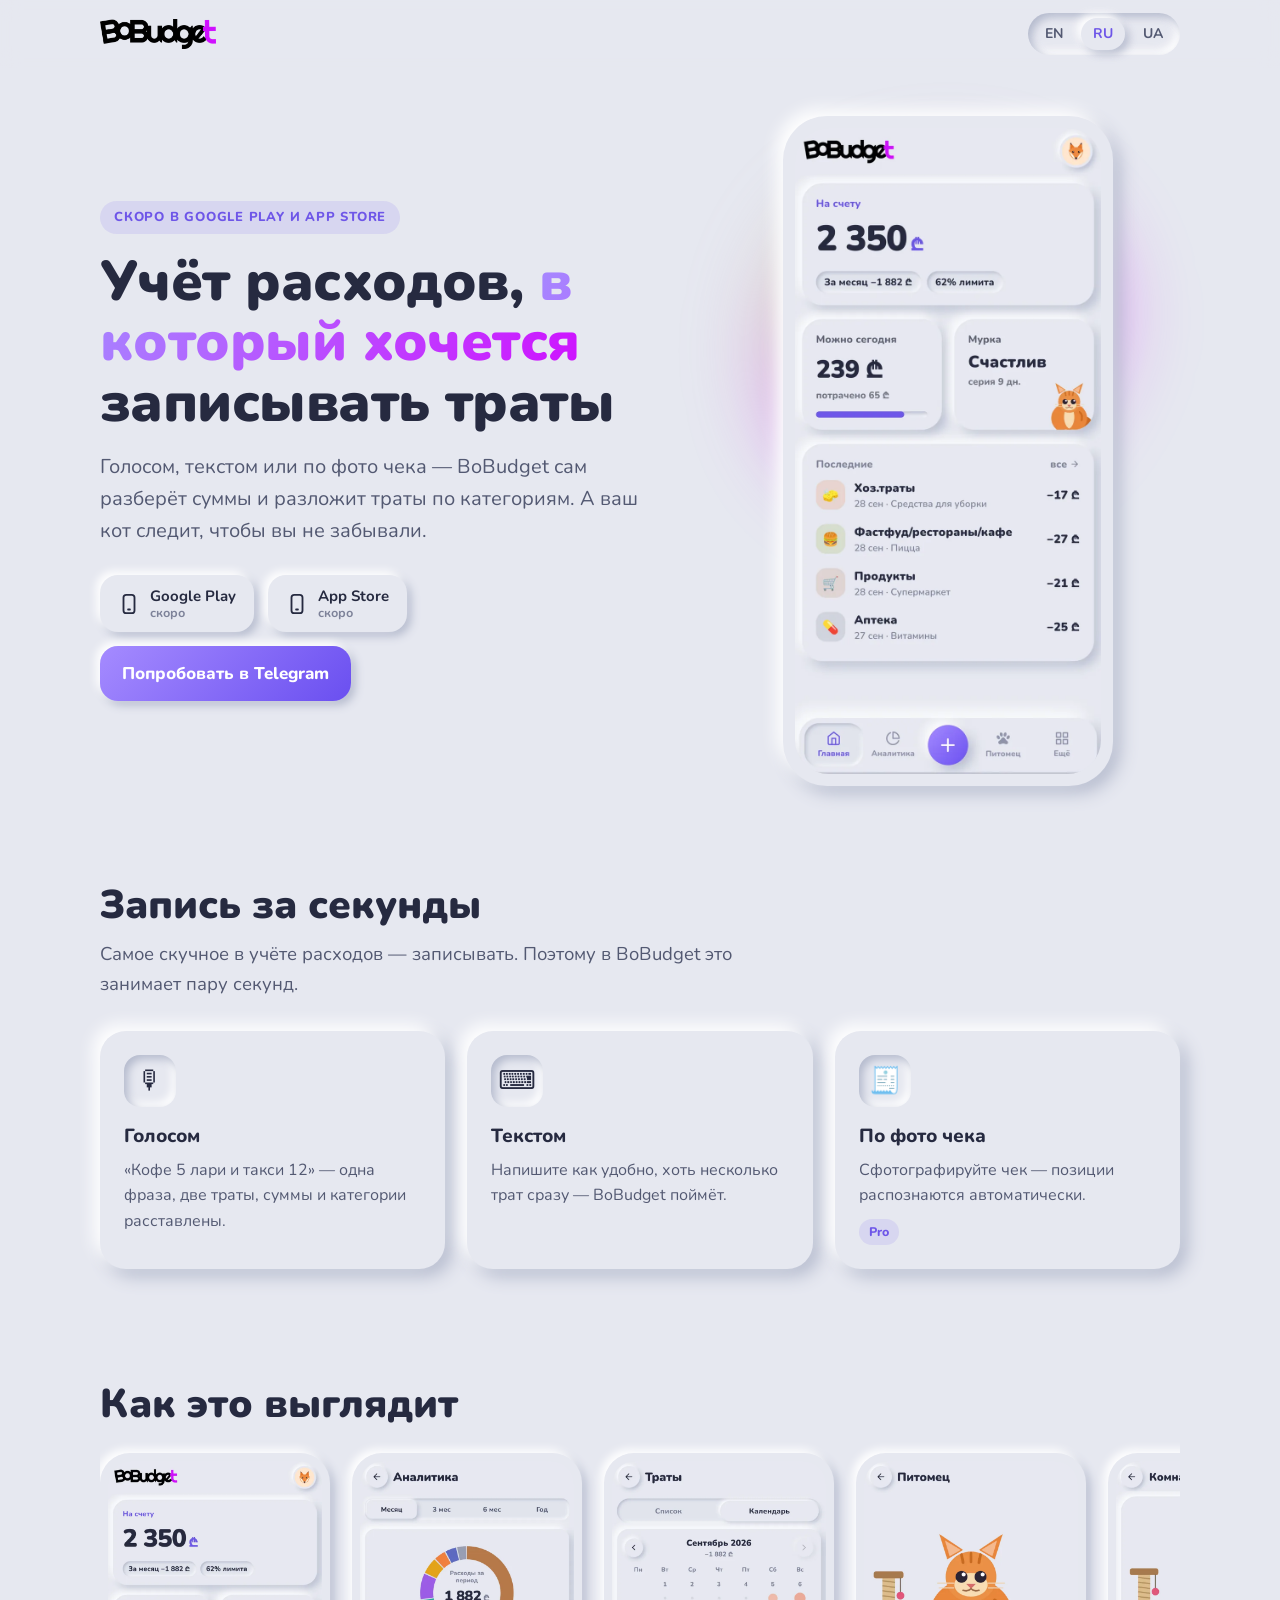
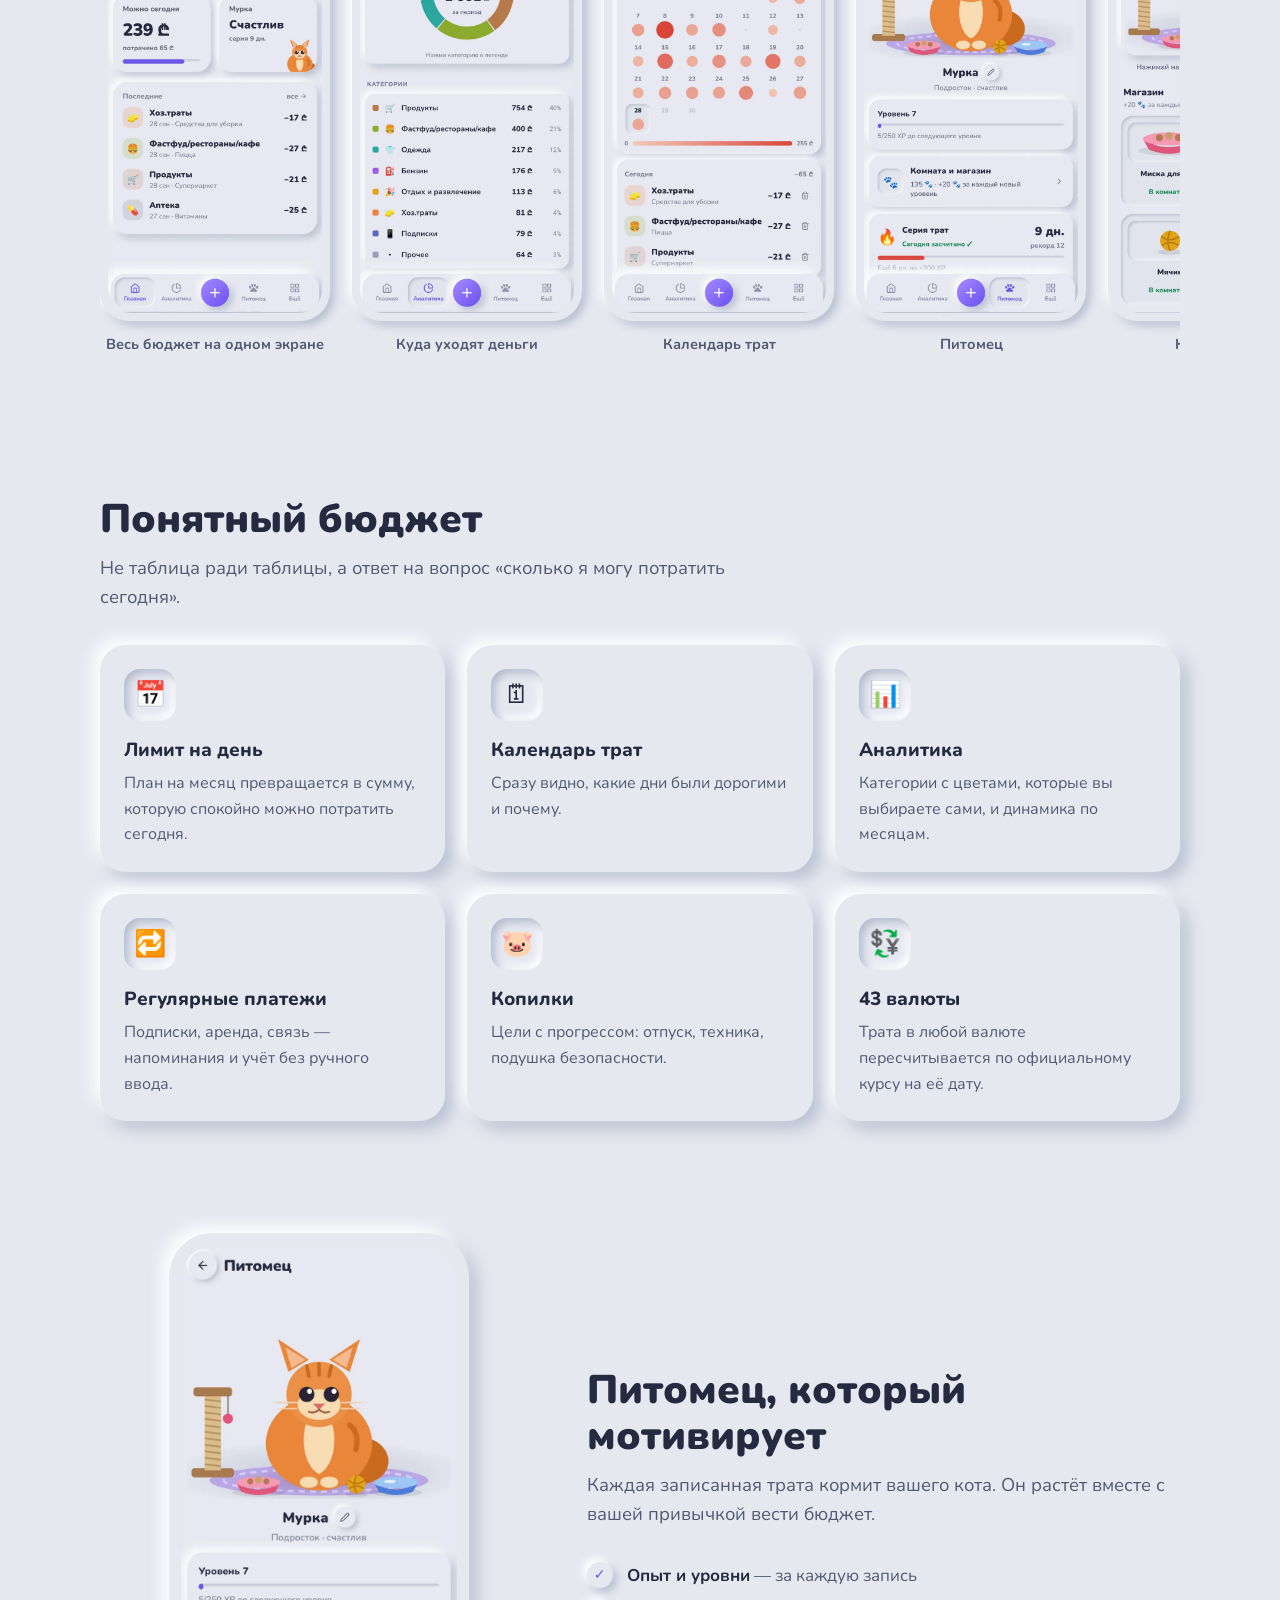
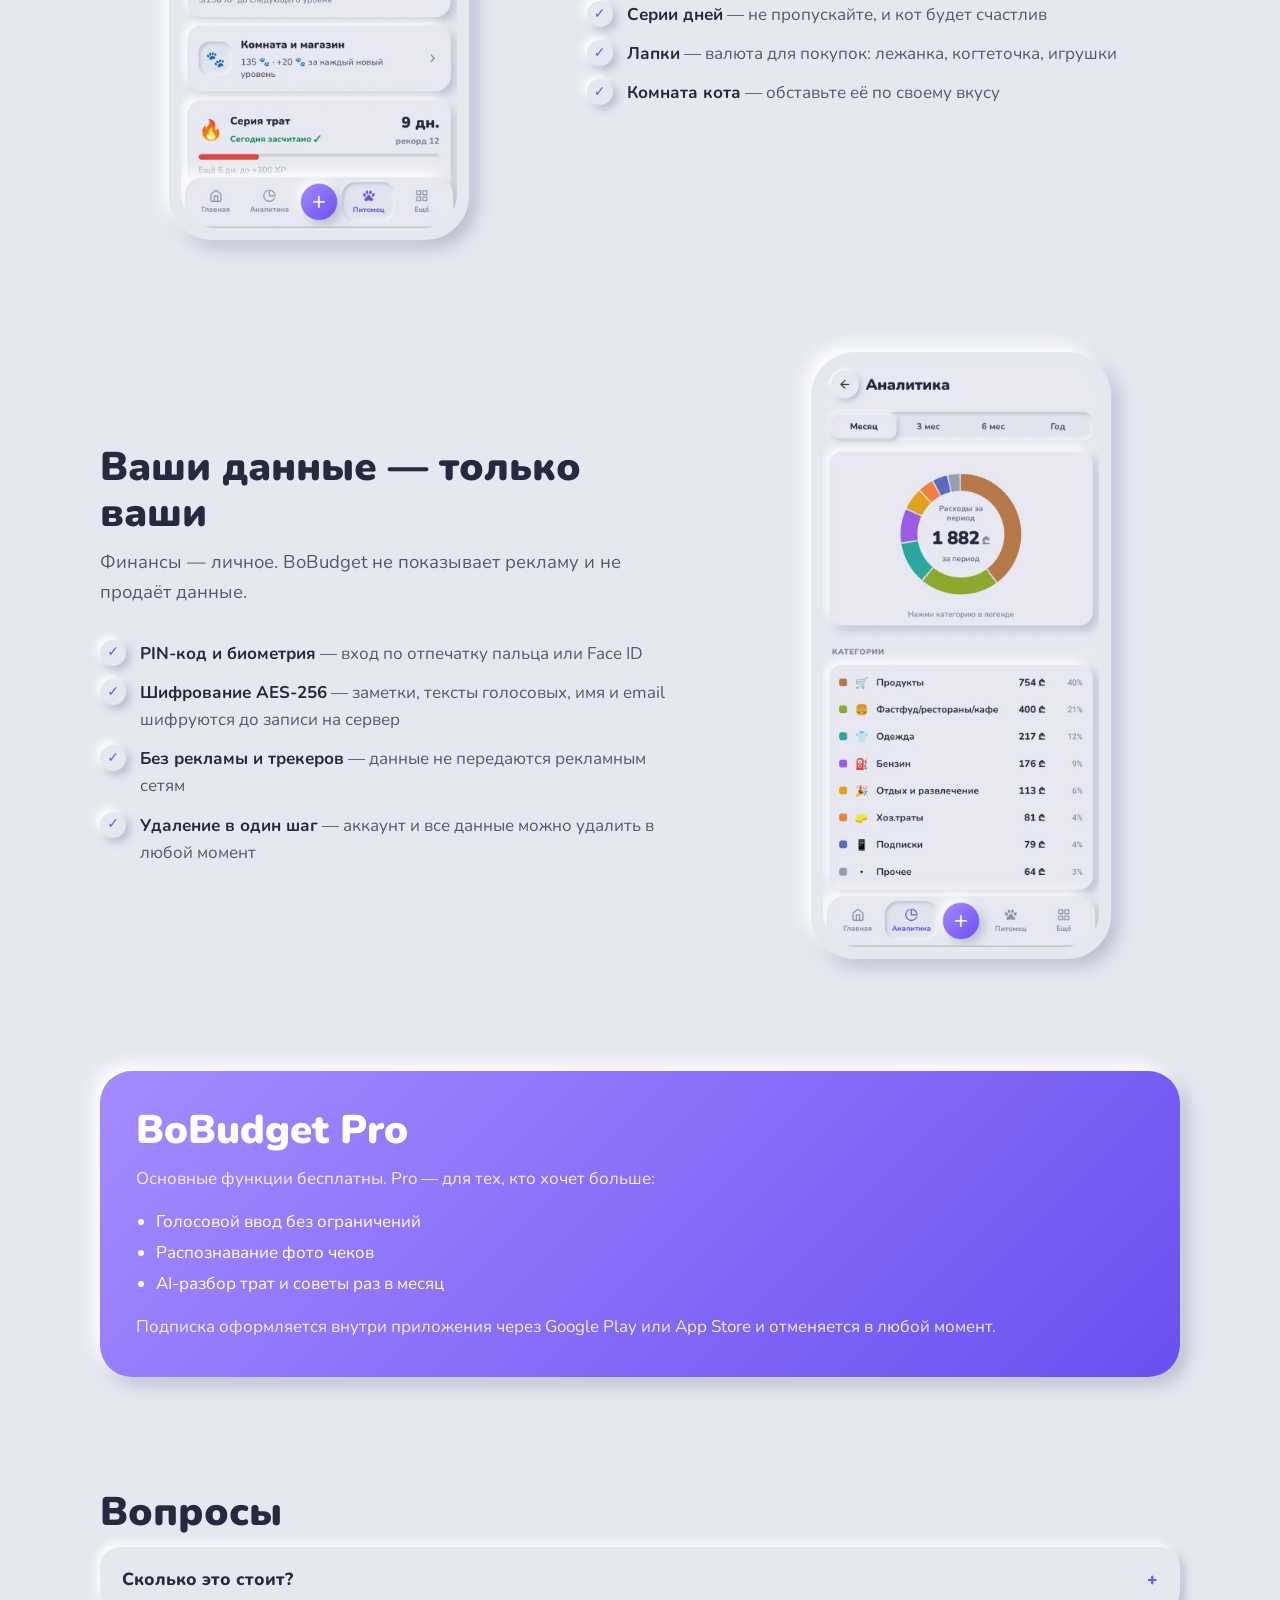
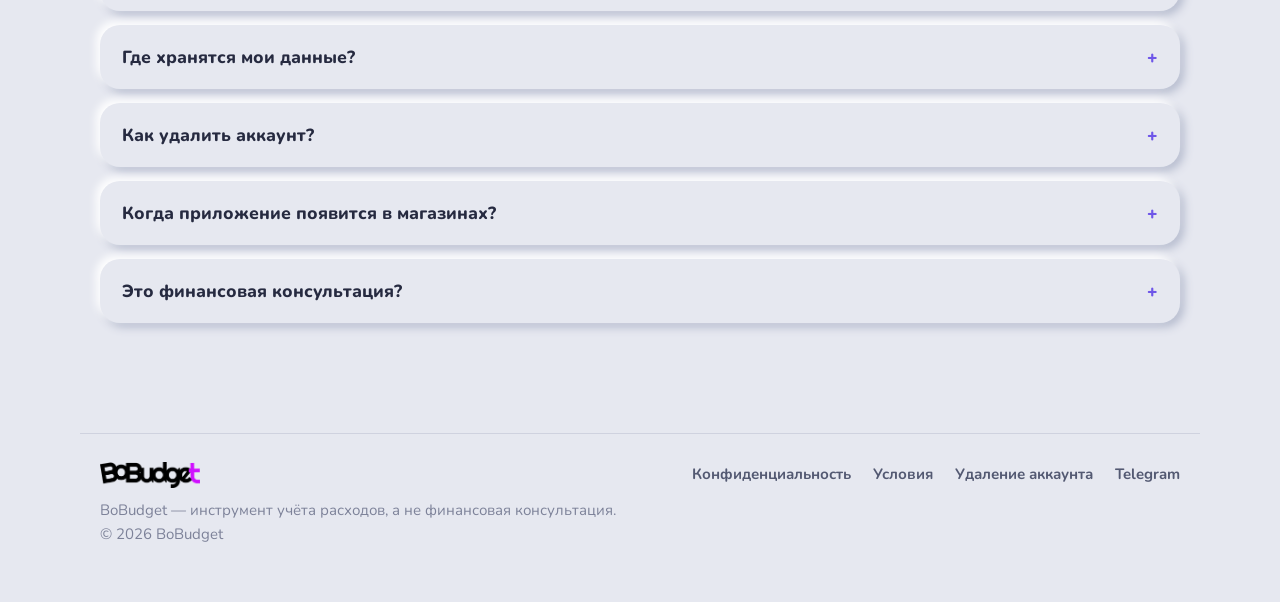
==== ru/index.html @ 77367bcf "BoBudget site: ru/en/uk landing page Co-Authored-By: Claude Opus 5.5 <noreply@anthropic.com>" ====
<!doctype html>
<html lang="ru">
<head>
<meta charset="utf-8">
<meta name="viewport" content="width=device-width, initial-scale=1">
<title>BoBudget — учёт расходов голосом, текстом и по фото чека</title>
<meta name="description" content="BoBudget — личный учёт расходов: скажите «кофе 5 и такси 12», и траты сами разложатся по категориям. Лимит на день, календарь трат, аналитика и кот, которого кормят ваши записи.">
<link rel="canonical" href="https://bogdanhere1.github.io/bobudget/ru/">
<link rel="alternate" hreflang="en" href="https://bogdanhere1.github.io/bobudget/">
<link rel="alternate" hreflang="ru" href="https://bogdanhere1.github.io/bobudget/ru/">
<link rel="alternate" hreflang="uk" href="https://bogdanhere1.github.io/bobudget/uk/">
<link rel="alternate" hreflang="x-default" href="https://bogdanhere1.github.io/bobudget/">
<meta property="og:type" content="website">
<meta property="og:title" content="BoBudget — учёт расходов голосом, текстом и по фото чека">
<meta property="og:description" content="BoBudget — личный учёт расходов: скажите «кофе 5 и такси 12», и траты сами разложатся по категориям. Лимит на день, календарь трат, аналитика и кот, которого кормят ваши записи.">
<meta property="og:url" content="https://bogdanhere1.github.io/bobudget/ru/">
<meta property="og:image" content="https://bogdanhere1.github.io/bobudget/assets/img/og-ru.png">
<meta name="twitter:card" content="summary_large_image">
<meta name="theme-color" content="#e6e8f0" media="(prefers-color-scheme: light)">
<meta name="theme-color" content="#272934" media="(prefers-color-scheme: dark)">
<link rel="icon" type="image/png" href="../assets/img/favicon.png">
<link rel="apple-touch-icon" href="../assets/img/apple-touch-icon.png">
<link rel="preconnect" href="https://fonts.googleapis.com">
<link rel="preconnect" href="https://fonts.gstatic.com" crossorigin>
<link href="https://fonts.googleapis.com/css2?family=Nunito:wght@400;600;700;800;900&display=swap" rel="stylesheet">
<link rel="stylesheet" href="../assets/site.css">

</head>
<body>
<header class="top"><div class="wrap">
  <a href="../ru/" aria-label="BoBudget"><img class="logo-light" src="../assets/img/logo-light.png" alt="BoBudget" width="424" height="110"><img class="logo-dark" src="../assets/img/logo-dark.png" alt="BoBudget" width="424" height="110"></a>
  <nav class="langs" aria-label="Language"><a href="../" hreflang="en" data-lang="en">EN</a><a href="../ru/" hreflang="ru" data-lang="ru" aria-current="true">RU</a><a href="../uk/" hreflang="uk" data-lang="uk">UA</a></nav>
</div></header>

<main>
<section class="hero"><div class="wrap">
  <div>
    <span class="eyebrow">Скоро в Google Play и App Store</span>
    <h1>Учёт расходов, <span class="mark">в который хочется</span> записывать траты</h1>
    <p class="lead">Голосом, текстом или по фото чека — BoBudget сам разберёт суммы и разложит траты по категориям. А ваш кот следит, чтобы вы не забывали.</p>
    <div class="stores"><div class="store"><svg viewBox="0 0 24 24" fill="none" stroke="currentColor" stroke-width="2" stroke-linecap="round" stroke-linejoin="round" aria-hidden="true"><rect x="6" y="2" width="12" height="20" rx="3"/><path d="M11 18h2"/></svg><span><b>Google Play</b><small>скоро</small></span></div><div class="store"><svg viewBox="0 0 24 24" fill="none" stroke="currentColor" stroke-width="2" stroke-linecap="round" stroke-linejoin="round" aria-hidden="true"><rect x="6" y="2" width="12" height="20" rx="3"/><path d="M11 18h2"/></svg><span><b>App Store</b><small>скоро</small></span></div><a class="tg" href="https://t.me/bobudget_bot" rel="noopener">Попробовать в Telegram</a></div>
  </div>
  <div class="phone-stage"><div class="glow"></div><div class="phone"><img src="../assets/img/ru-01-home.webp" width="720" height="1520" alt="Весь бюджет на одном экране" fetchpriority="high"></div></div>
</div></section>

<section><div class="wrap">
  <h2>Запись за секунды</h2><p class="sub">Самое скучное в учёте расходов — записывать. Поэтому в BoBudget это занимает пару секунд.</p>
  <div class="grid3"><div class="card"><div class="ic">🎙</div><h3>Голосом</h3><p>«Кофе 5 лари и такси 12» — одна фраза, две траты, суммы и категории расставлены.</p></div><div class="card"><div class="ic">⌨️</div><h3>Текстом</h3><p>Напишите как удобно, хоть несколько трат сразу — BoBudget поймёт.</p></div><div class="card"><div class="ic">🧾</div><h3>По фото чека</h3><p>Сфотографируйте чек — позиции распознаются автоматически.</p><span class="tag">Pro</span></div></div>
</div></section>

<section><div class="wrap">
  <h2>Как это выглядит</h2>
  <div class="screens"><figure><div class="shot"><img src="../assets/img/ru-01-home.webp" width="720" height="1520" loading="lazy" alt="Весь бюджет на одном экране"></div><figcaption>Весь бюджет на одном экране</figcaption></figure><figure><div class="shot"><img src="../assets/img/ru-02-analytics.webp" width="720" height="1520" loading="lazy" alt="Куда уходят деньги"></div><figcaption>Куда уходят деньги</figcaption></figure><figure><div class="shot"><img src="../assets/img/ru-03-calendar.webp" width="720" height="1520" loading="lazy" alt="Календарь трат"></div><figcaption>Календарь трат</figcaption></figure><figure><div class="shot"><img src="../assets/img/ru-04-pet.webp" width="720" height="1520" loading="lazy" alt="Питомец"></div><figcaption>Питомец</figcaption></figure><figure><div class="shot"><img src="../assets/img/ru-05-room.webp" width="720" height="1520" loading="lazy" alt="Комната кота"></div><figcaption>Комната кота</figcaption></figure><figure><div class="shot"><img src="../assets/img/ru-06-add.webp" width="720" height="1520" loading="lazy" alt="Новая трата"></div><figcaption>Новая трата</figcaption></figure></div>
</div></section>

<section><div class="wrap">
  <h2>Понятный бюджет</h2><p class="sub">Не таблица ради таблицы, а ответ на вопрос «сколько я могу потратить сегодня».</p>
  <div class="grid3"><div class="card"><div class="ic">📅</div><h3>Лимит на день</h3><p>План на месяц превращается в сумму, которую спокойно можно потратить сегодня.</p></div><div class="card"><div class="ic">🗓</div><h3>Календарь трат</h3><p>Сразу видно, какие дни были дорогими и почему.</p></div><div class="card"><div class="ic">📊</div><h3>Аналитика</h3><p>Категории с цветами, которые вы выбираете сами, и динамика по месяцам.</p></div><div class="card"><div class="ic">🔁</div><h3>Регулярные платежи</h3><p>Подписки, аренда, связь — напоминания и учёт без ручного ввода.</p></div><div class="card"><div class="ic">🐷</div><h3>Копилки</h3><p>Цели с прогрессом: отпуск, техника, подушка безопасности.</p></div><div class="card"><div class="ic">💱</div><h3>43 валюты</h3><p>Трата в любой валюте пересчитывается по официальному курсу на её дату.</p></div></div>
</div></section>

<section><div class="wrap split">
  <div class="phone-col"><div class="phone"><img src="../assets/img/ru-04-pet.webp" width="720" height="1520" loading="lazy" alt="Питомец"></div></div>
  <div><h2>Питомец, который мотивирует</h2><p class="sub">Каждая записанная трата кормит вашего кота. Он растёт вместе с вашей привычкой вести бюджет.</p><ul class="ticks"><li><span><b>Опыт и уровни</b> — за каждую запись</span></li><li><span><b>Серии дней</b> — не пропускайте, и кот будет счастлив</span></li><li><span><b>Лапки</b> — валюта для покупок: лежанка, когтеточка, игрушки</span></li><li><span><b>Комната кота</b> — обставьте её по своему вкусу</span></li></ul></div>
</div></section>

<section><div class="wrap split rev">
  <div><h2>Ваши данные — только ваши</h2><p class="sub">Финансы — личное. BoBudget не показывает рекламу и не продаёт данные.</p><ul class="ticks"><li><span><b>PIN-код и биометрия</b> — вход по отпечатку пальца или Face ID</span></li><li><span><b>Шифрование AES-256</b> — заметки, тексты голосовых, имя и email шифруются до записи на сервер</span></li><li><span><b>Без рекламы и трекеров</b> — данные не передаются рекламным сетям</span></li><li><span><b>Удаление в один шаг</b> — аккаунт и все данные можно удалить в любой момент</span></li></ul></div>
  <div class="phone-col"><div class="phone"><img src="../assets/img/ru-02-analytics.webp" width="720" height="1520" loading="lazy" alt="Куда уходят деньги"></div></div>
</div></section>

<section><div class="wrap">
  <div class="pro"><h2>BoBudget Pro</h2><p>Основные функции бесплатны. Pro — для тех, кто хочет больше:</p><ul><li>Голосовой ввод без ограничений</li><li>Распознавание фото чеков</li><li>AI-разбор трат и советы раз в месяц</li></ul><p style="margin:16px 0 0">Подписка оформляется внутри приложения через Google Play или App Store и отменяется в любой момент.</p></div>
</div></section>

<section><div class="wrap">
  <h2>Вопросы</h2>
  <details><summary>Сколько это стоит?</summary><p>Приложение бесплатное. Дополнительные возможности — в подписке BoBudget Pro.</p></details><details><summary>Где хранятся мои данные?</summary><p>На защищённом сервере в Европе. Личные поля шифруются, все соединения идут по HTTPS. Подробно — в политике конфиденциальности.</p></details><details><summary>Как удалить аккаунт?</summary><p>В приложении: Личный кабинет → Удалить аккаунт. Или без приложения — на странице удаления аккаунта.</p></details><details><summary>Когда приложение появится в магазинах?</summary><p>Сейчас идёт тестирование. BoBudget уже работает в Telegram — можно попробовать там.</p></details><details><summary>Это финансовая консультация?</summary><p>Нет. BoBudget — инструмент учёта: решения вы принимаете сами.</p></details>
</div></section>
</main>

<footer><div class="wrap">
  <div class="note"><img class="logo-light" src="../assets/img/logo-light.png" alt="BoBudget" width="140" height="36" style="height:26px;width:auto;margin-bottom:10px"><img class="logo-dark" src="../assets/img/logo-dark.png" alt="" width="140" height="36" style="height:26px;width:auto;margin-bottom:10px">
  <div>BoBudget — инструмент учёта расходов, а не финансовая консультация.</div><div>© 2026 BoBudget</div></div>
  <nav><a href="https://budget-api-production-ce25.up.railway.app/privacy/">Конфиденциальность</a><a href="https://budget-api-production-ce25.up.railway.app/terms/">Условия</a><a href="https://budget-api-production-ce25.up.railway.app/delete-account/">Удаление аккаунта</a><a href="https://t.me/bobudget_bot" rel="noopener">Telegram</a></nav>
</div></footer>
<script>
document.querySelectorAll('.langs a').forEach(function(a){a.addEventListener('click',function(){try{localStorage.setItem('lang',a.dataset.lang)}catch(e){}})});
</script>
</body>
</html>
---- assets/site.css ----
/* BoBudget site — soft UI, the same palette as the app (app-native/src/theme.ts). */
:root {
  --bg: #e6e8f0; --surface: #e6e8f0; --text: #262a40; --text2: #535972; --muted: #7d8299;
  --accent: #6e56e8; --accent-wash: rgba(110, 86, 232, .12);
  --hi: #ffffff; --sh: #b4bacd; --grad1: #a58bff; --grad2: #6a4ff0;
  --lime: #c2ff40; --magenta: #cf10ff; --line: #cfd2df;
  --out: -7px -7px 16px var(--hi), 7px 7px 18px var(--sh);
  --out-sm: -4px -4px 9px var(--hi), 4px 4px 10px var(--sh);
  --in: inset 4px 4px 9px var(--sh), inset -4px -4px 9px var(--hi);
  color-scheme: light;
}
@media (prefers-color-scheme: dark) {
  :root {
    --bg: #272934; --surface: #272934; --text: #eceef6; --text2: #b4b8ca; --muted: #8c90a6;
    --accent: #a594ff; --accent-wash: rgba(165, 148, 255, .14);
    --hi: #333644; --sh: #17181f; --line: #3b3e4d;
    color-scheme: dark;
  }
  .logo-light { display: none; }
  .logo-dark { display: inline-block !important; }
}
* { box-sizing: border-box; }
html { scroll-behavior: smooth; }
body {
  margin: 0; background: var(--bg); color: var(--text);
  font-family: 'Nunito', system-ui, -apple-system, 'Segoe UI', sans-serif; font-size: 17px; line-height: 1.6;
  -webkit-font-smoothing: antialiased;
}
img { max-width: 100%; display: block; }
a { color: var(--accent); }
.wrap { max-width: 1120px; margin: 0 auto; padding: 0 20px; }
.logo-dark { display: none; }

/* header */
header.top { position: sticky; top: 0; z-index: 10; background: color-mix(in srgb, var(--bg) 88%, transparent); backdrop-filter: blur(10px); }
header.top .wrap { display: flex; align-items: center; justify-content: space-between; height: 68px; gap: 12px; }
header.top img { height: 30px; width: auto; }
.langs { display: flex; gap: 6px; padding: 5px; border-radius: 999px; box-shadow: var(--in); }
.langs a { text-decoration: none; color: var(--text2); font-weight: 700; font-size: 14px; padding: 5px 12px; border-radius: 999px; }
.langs a[aria-current="true"] { background: var(--surface); color: var(--accent); box-shadow: var(--out-sm); }

/* hero */
.hero { padding: 48px 0 40px; }
.hero .wrap { display: grid; grid-template-columns: 1.1fr .9fr; gap: 48px; align-items: center; }
.eyebrow { display: inline-flex; align-items: center; gap: 8px; font-weight: 800; font-size: 13px; letter-spacing: .06em; text-transform: uppercase; color: var(--accent); background: var(--accent-wash); padding: 6px 14px; border-radius: 999px; }
h1 { font-size: clamp(34px, 5vw, 56px); line-height: 1.08; font-weight: 900; margin: 18px 0 18px; letter-spacing: -.01em; }
h1 .mark { background: linear-gradient(120deg, var(--grad1), var(--magenta)); -webkit-background-clip: text; background-clip: text; color: transparent; }
.lead { font-size: 20px; color: var(--text2); max-width: 560px; margin: 0 0 28px; }
.stores { display: flex; flex-wrap: wrap; gap: 14px; align-items: center; }
.store { display: inline-flex; align-items: center; gap: 10px; padding: 12px 18px; border-radius: 18px; box-shadow: var(--out-sm); background: var(--surface); }
.store svg { width: 22px; height: 22px; flex: none; }
.store b { display: block; font-size: 15px; line-height: 1.2; }
.store small { display: block; color: var(--muted); font-size: 12.5px; font-weight: 700; line-height: 1.2; }
.tg { text-decoration: none; font-weight: 800; color: #fff; background: linear-gradient(135deg, var(--grad1), var(--grad2)); padding: 14px 22px; border-radius: 18px; box-shadow: var(--out-sm); }
.tg:hover { filter: brightness(1.06); }
.phone-stage { position: relative; display: flex; justify-content: center; }
.phone-stage .glow { position: absolute; width: 78%; aspect-ratio: 1; border-radius: 50%; top: 8%; background: radial-gradient(circle at 35% 30%, rgba(194, 255, 64, .55), rgba(207, 16, 255, .45) 55%, transparent 72%); filter: blur(40px); }
.phone { position: relative; width: min(330px, 80vw); border-radius: 44px; padding: 12px; background: var(--surface); box-shadow: var(--out); }
.phone img { border-radius: 34px; width: 100%; height: auto; }

/* sections */
section { padding: 56px 0; }
h2 { font-size: clamp(28px, 3.6vw, 40px); line-height: 1.15; font-weight: 900; margin: 0 0 12px; }
.sub { color: var(--text2); font-size: 18.5px; max-width: 680px; margin: 0 0 32px; }
.grid3 { display: grid; grid-template-columns: repeat(3, 1fr); gap: 22px; }
.grid2 { display: grid; grid-template-columns: repeat(2, 1fr); gap: 22px; }
.card { background: var(--surface); border-radius: 26px; padding: 24px; box-shadow: var(--out); min-width: 0; }
.ic { width: 52px; height: 52px; border-radius: 16px; display: grid; place-items: center; font-size: 26px; box-shadow: var(--in); margin-bottom: 14px; }
.card h3 { margin: 0 0 6px; font-size: 19px; font-weight: 800; }
.card p { margin: 0; color: var(--text2); font-size: 16px; }
.card .tag { display: inline-block; margin-top: 10px; font-size: 12.5px; font-weight: 800; color: var(--accent); background: var(--accent-wash); padding: 3px 10px; border-radius: 999px; }

/* screens */
.screens { display: flex; gap: 22px; overflow-x: auto; padding: 14px 6px 28px; scroll-snap-type: x mandatory; }
.screens figure { margin: 0; flex: 0 0 auto; width: 230px; scroll-snap-align: start; }
.screens .shot { border-radius: 30px; padding: 8px; background: var(--surface); box-shadow: var(--out-sm); }
.screens img { border-radius: 23px; width: 100%; height: auto; }
.screens figcaption { text-align: center; color: var(--text2); font-weight: 700; font-size: 14.5px; margin-top: 12px; }

/* split */
.split { display: grid; grid-template-columns: .85fr 1.15fr; gap: 48px; align-items: center; }
.split.rev { grid-template-columns: 1.15fr .85fr; }
.split .phone { width: min(300px, 76vw); margin: 0 auto; }
ul.ticks { list-style: none; padding: 0; margin: 0; display: grid; gap: 12px; }
ul.ticks li { display: grid; grid-template-columns: 30px 1fr; gap: 10px; color: var(--text2); }
ul.ticks li::before { content: "✓"; width: 26px; height: 26px; border-radius: 50%; display: grid; place-items: center; font-weight: 900; font-size: 14px; color: var(--accent); box-shadow: var(--out-sm); }
ul.ticks b { color: var(--text); }

/* pro */
.pro { background: linear-gradient(135deg, var(--grad1), var(--grad2)); color: #fff; border-radius: 32px; padding: 36px; box-shadow: var(--out); }
.pro h2 { color: #fff; }
.pro p { color: rgba(255, 255, 255, .88); margin: 0 0 16px; }
.pro ul { margin: 0; padding-left: 20px; color: #fff; }
.pro li { margin: 4px 0; }

/* faq */
details { background: var(--surface); border-radius: 20px; box-shadow: var(--out-sm); padding: 18px 22px; margin-bottom: 14px; }
summary { cursor: pointer; font-weight: 800; font-size: 17.5px; list-style: none; display: flex; justify-content: space-between; gap: 16px; }
summary::after { content: "+"; color: var(--accent); font-weight: 900; }
details[open] summary::after { content: "−"; }
details p { color: var(--text2); margin: 12px 0 0; }

/* footer */
footer { padding: 40px 0 56px; color: var(--muted); font-size: 15px; }
footer .wrap { display: flex; flex-wrap: wrap; gap: 18px 28px; justify-content: space-between; align-items: flex-start; border-top: 1px solid var(--line); padding-top: 28px; }
footer nav { display: flex; flex-wrap: wrap; gap: 10px 22px; }
footer a { color: var(--text2); text-decoration: none; font-weight: 700; }
footer a:hover { color: var(--accent); }
footer .note { max-width: 520px; }

@media (max-width: 900px) {
  .hero .wrap, .split, .split.rev { grid-template-columns: 1fr; gap: 32px; }
  .split.rev .phone-col { order: -1; }
  .grid3 { grid-template-columns: 1fr 1fr; }
}
@media (max-width: 620px) {
  body { font-size: 16px; }
  .grid3, .grid2 { grid-template-columns: 1fr; }
  .hero { padding-top: 24px; }
  .lead { font-size: 18px; }
  section { padding: 40px 0; }
  .pro { padding: 26px; }
  header.top img { height: 24px; }
  .langs a { padding: 4px 9px; font-size: 13px; }
}
@media (prefers-reduced-motion: reduce) { html { scroll-behavior: auto; } }
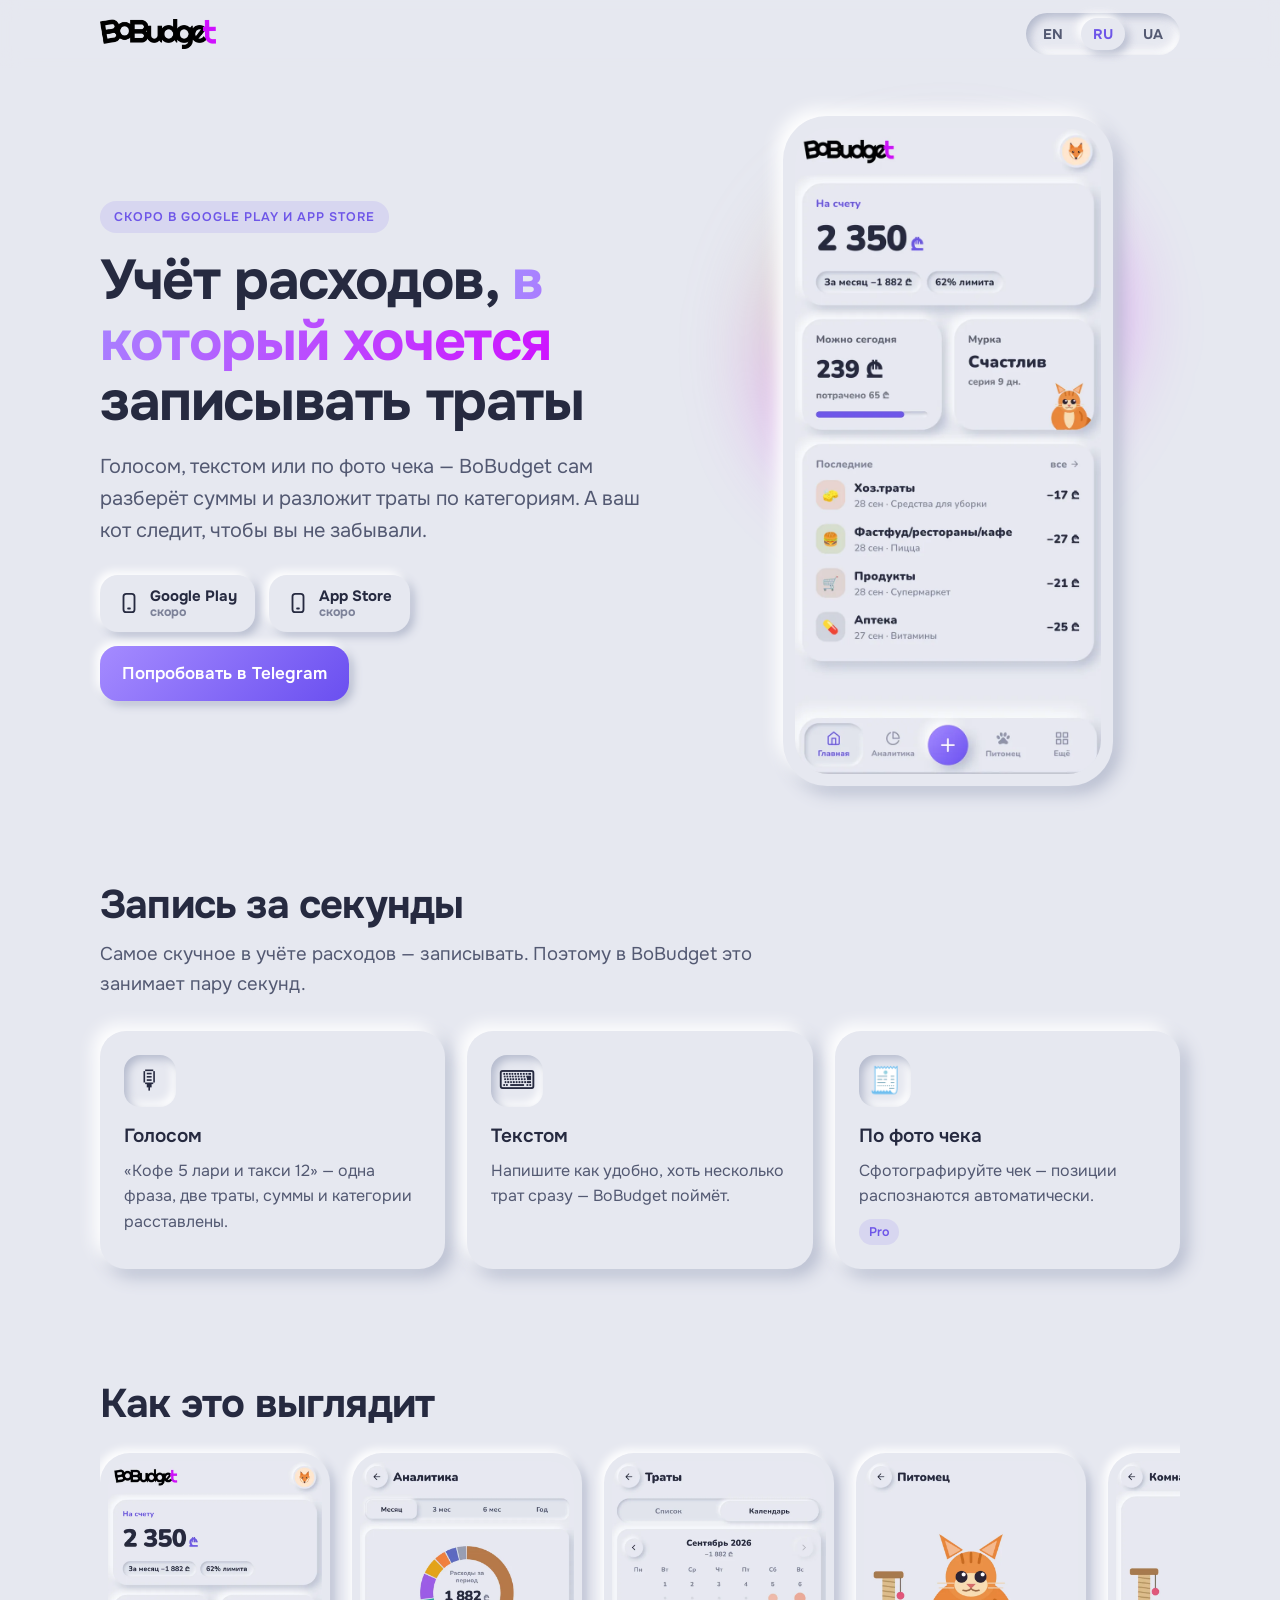
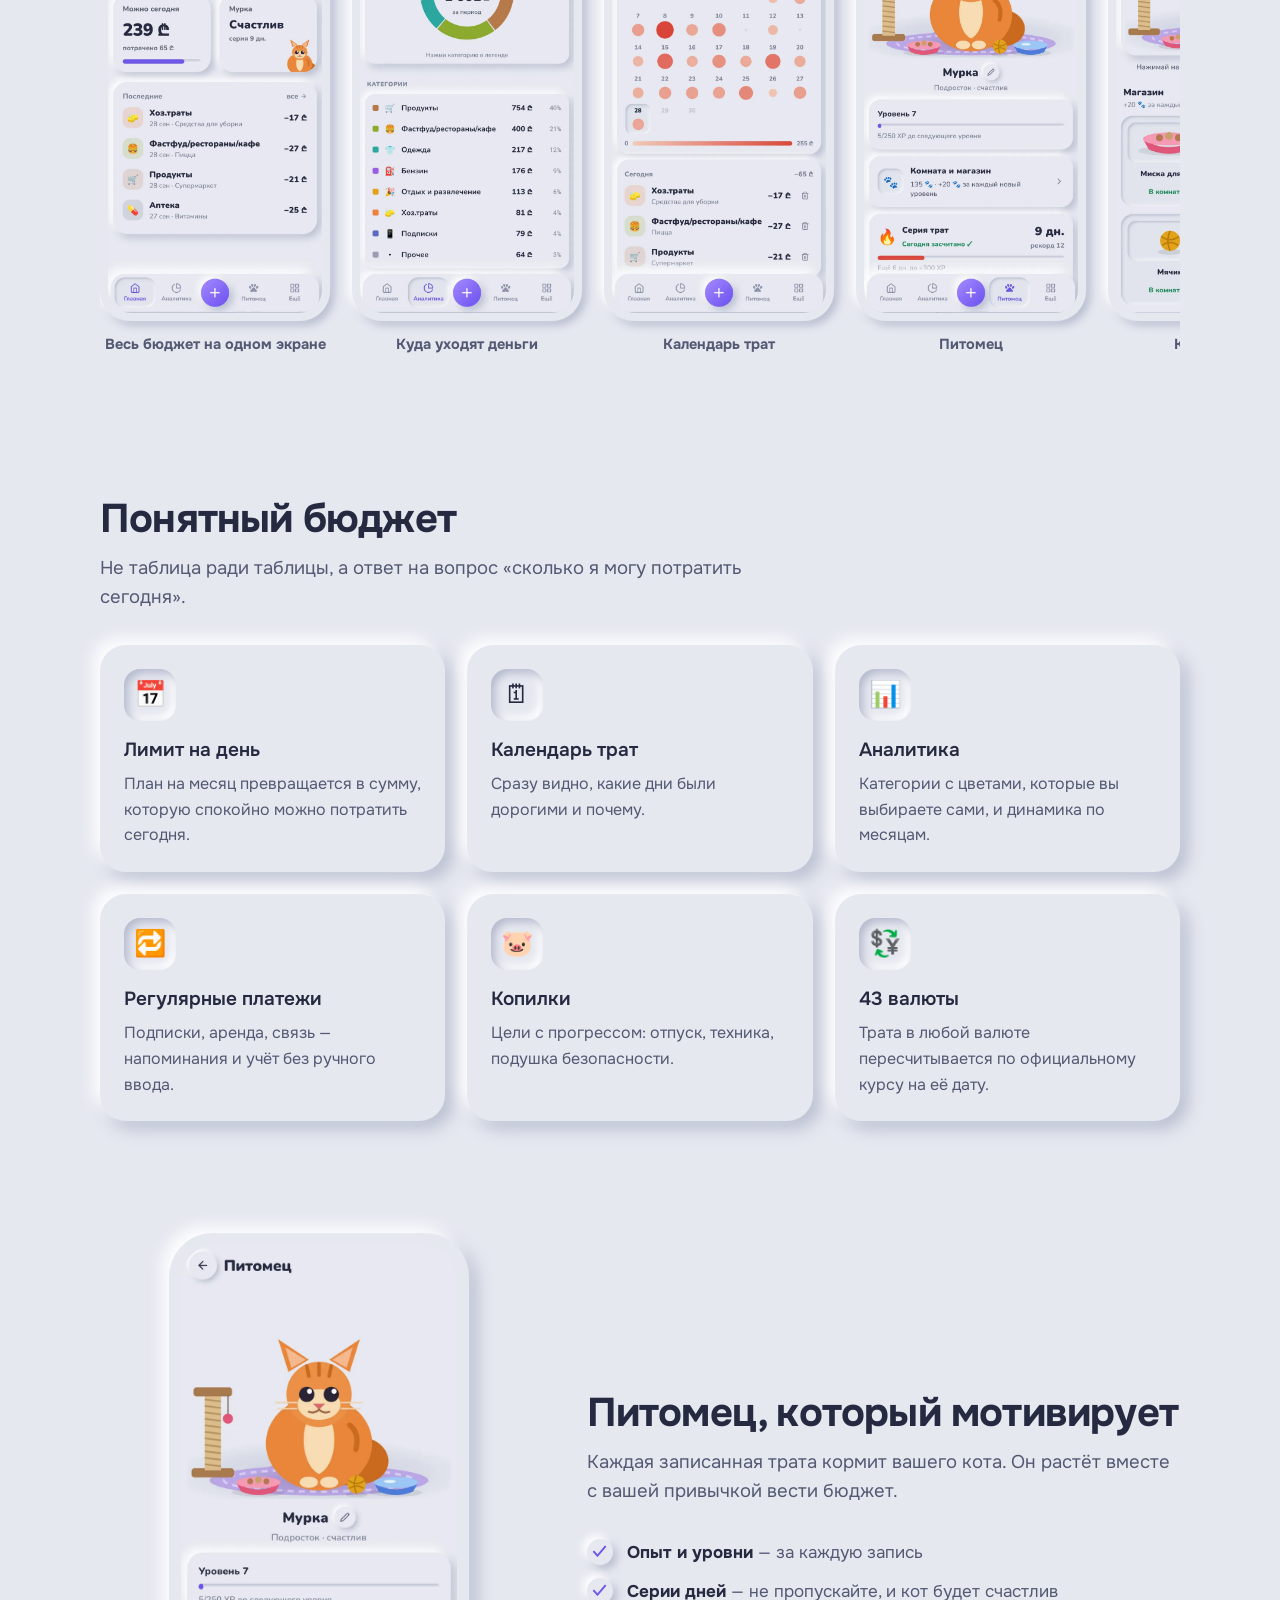
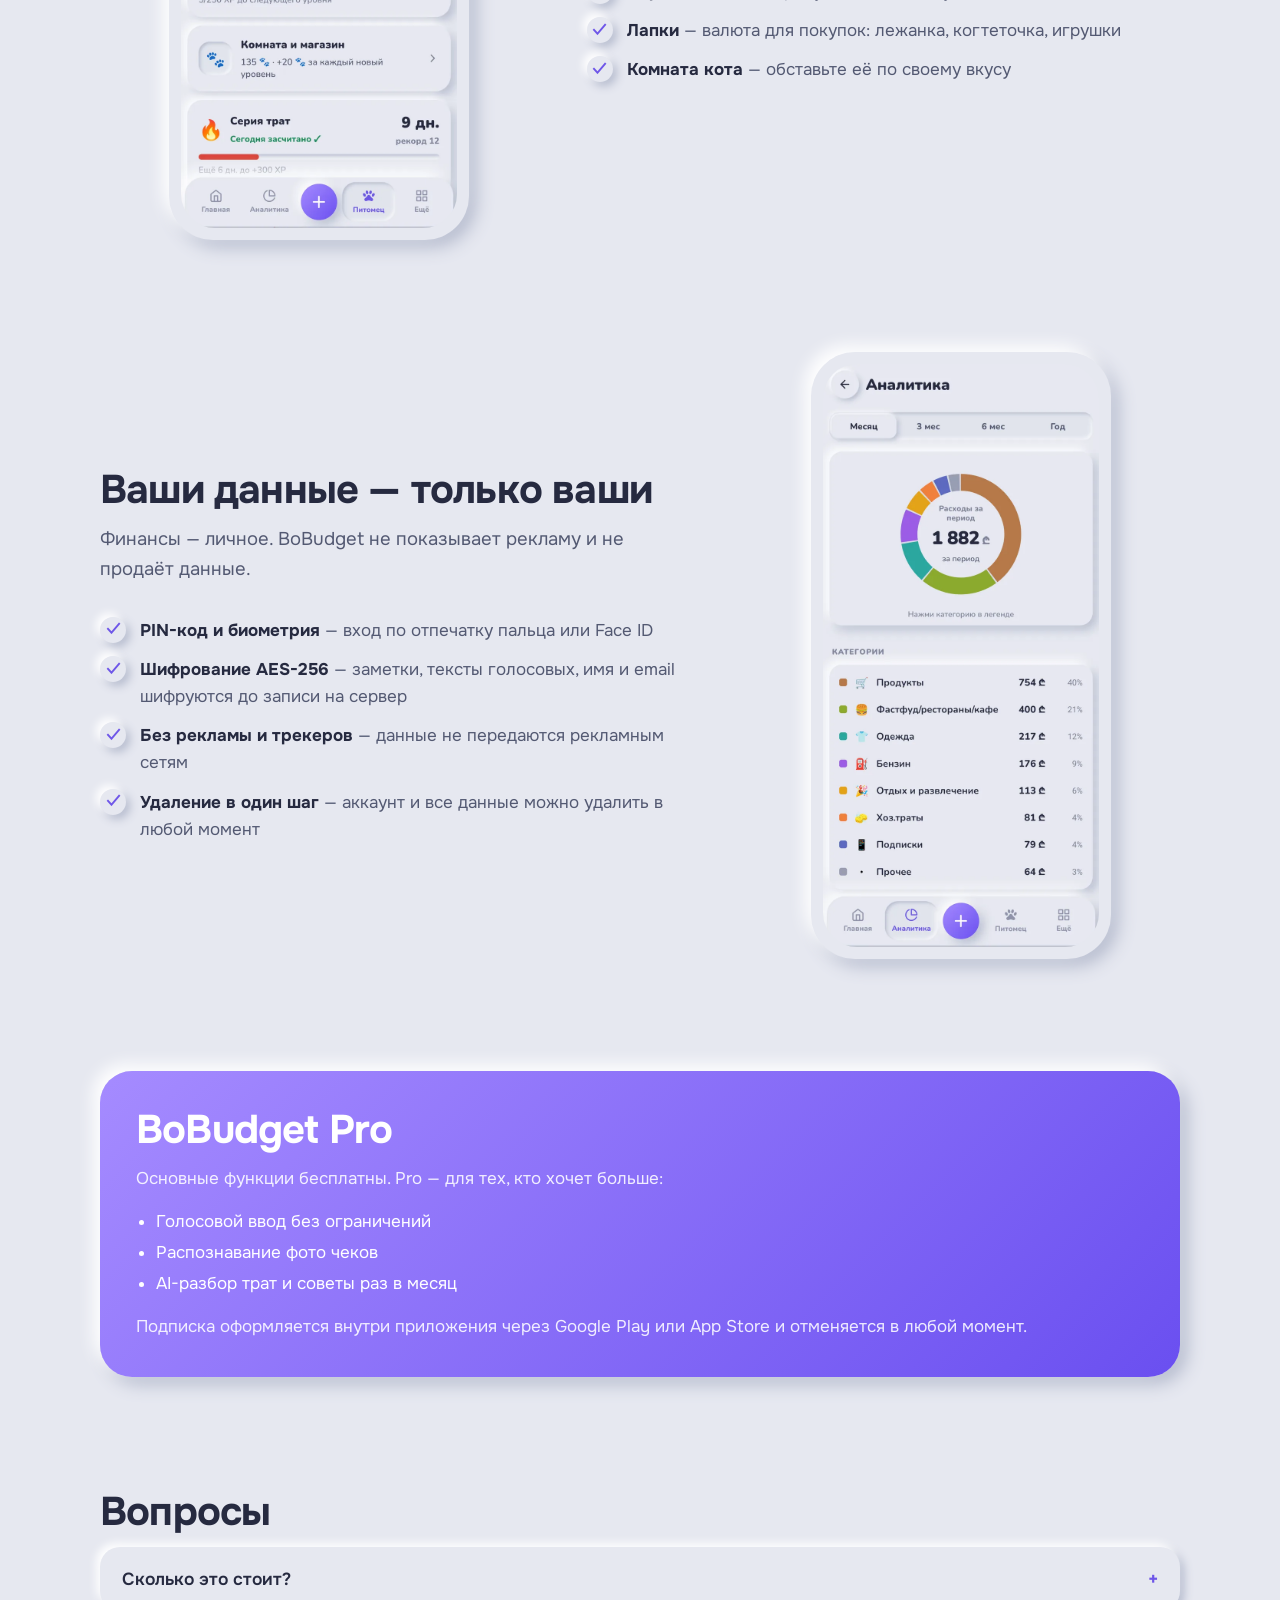
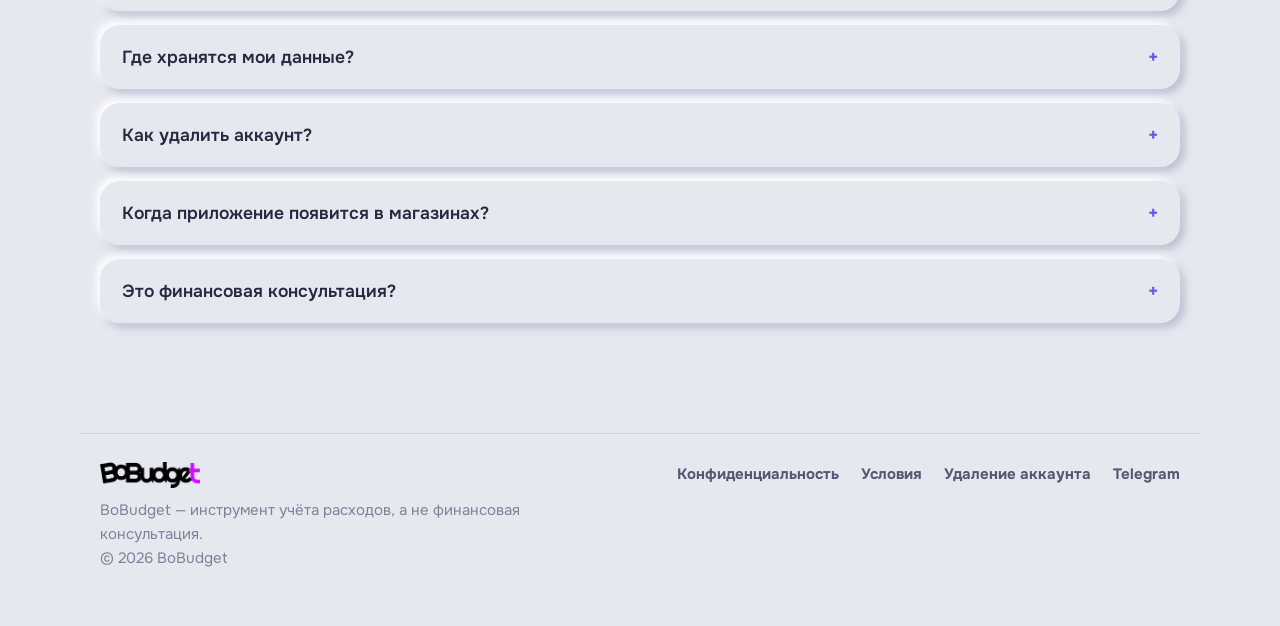
==== commit 85631748: "Font: Onest instead of Nunito, lighter weights Co-Authored-By: Claude Opus 5.5 <noreply@anthropic.co" ====
--- a/ru/index.html
+++ b/ru/index.html
@@ -22,7 +22,7 @@
 <link rel="apple-touch-icon" href="../assets/img/apple-touch-icon.png">
 <link rel="preconnect" href="https://fonts.googleapis.com">
 <link rel="preconnect" href="https://fonts.gstatic.com" crossorigin>
-<link href="https://fonts.googleapis.com/css2?family=Nunito:wght@400;600;700;800;900&display=swap" rel="stylesheet">
+<link href="https://fonts.googleapis.com/css2?family=Onest:wght@400;500;600;700&display=swap" rel="stylesheet">
 <link rel="stylesheet" href="../assets/site.css">
 
 </head>
--- a/assets/site.css
+++ b/assets/site.css
@@ -23,7 +23,7 @@
 html { scroll-behavior: smooth; }
 body {
   margin: 0; background: var(--bg); color: var(--text);
-  font-family: 'Nunito', system-ui, -apple-system, 'Segoe UI', sans-serif; font-size: 17px; line-height: 1.6;
+  font-family: 'Onest', system-ui, -apple-system, 'Segoe UI', sans-serif; font-size: 17px; line-height: 1.6;
   -webkit-font-smoothing: antialiased;
 }
 img { max-width: 100%; display: block; }
@@ -42,8 +42,8 @@
 /* hero */
 .hero { padding: 48px 0 40px; }
 .hero .wrap { display: grid; grid-template-columns: 1.1fr .9fr; gap: 48px; align-items: center; }
-.eyebrow { display: inline-flex; align-items: center; gap: 8px; font-weight: 800; font-size: 13px; letter-spacing: .06em; text-transform: uppercase; color: var(--accent); background: var(--accent-wash); padding: 6px 14px; border-radius: 999px; }
-h1 { font-size: clamp(34px, 5vw, 56px); line-height: 1.08; font-weight: 900; margin: 18px 0 18px; letter-spacing: -.01em; }
+.eyebrow { display: inline-flex; align-items: center; gap: 8px; font-weight: 600; font-size: 12.5px; letter-spacing: .08em; text-transform: uppercase; color: var(--accent); background: var(--accent-wash); padding: 6px 14px; border-radius: 999px; }
+h1 { font-size: clamp(34px, 5vw, 56px); line-height: 1.08; font-weight: 700; margin: 18px 0 18px; letter-spacing: -.025em; }
 h1 .mark { background: linear-gradient(120deg, var(--grad1), var(--magenta)); -webkit-background-clip: text; background-clip: text; color: transparent; }
 .lead { font-size: 20px; color: var(--text2); max-width: 560px; margin: 0 0 28px; }
 .stores { display: flex; flex-wrap: wrap; gap: 14px; align-items: center; }
@@ -51,7 +51,7 @@
 .store svg { width: 22px; height: 22px; flex: none; }
 .store b { display: block; font-size: 15px; line-height: 1.2; }
 .store small { display: block; color: var(--muted); font-size: 12.5px; font-weight: 700; line-height: 1.2; }
-.tg { text-decoration: none; font-weight: 800; color: #fff; background: linear-gradient(135deg, var(--grad1), var(--grad2)); padding: 14px 22px; border-radius: 18px; box-shadow: var(--out-sm); }
+.tg { text-decoration: none; font-weight: 600; color: #fff; background: linear-gradient(135deg, var(--grad1), var(--grad2)); padding: 14px 22px; border-radius: 18px; box-shadow: var(--out-sm); }
 .tg:hover { filter: brightness(1.06); }
 .phone-stage { position: relative; display: flex; justify-content: center; }
 .phone-stage .glow { position: absolute; width: 78%; aspect-ratio: 1; border-radius: 50%; top: 8%; background: radial-gradient(circle at 35% 30%, rgba(194, 255, 64, .55), rgba(207, 16, 255, .45) 55%, transparent 72%); filter: blur(40px); }
@@ -60,15 +60,15 @@
 
 /* sections */
 section { padding: 56px 0; }
-h2 { font-size: clamp(28px, 3.6vw, 40px); line-height: 1.15; font-weight: 900; margin: 0 0 12px; }
+h2 { font-size: clamp(28px, 3.6vw, 40px); line-height: 1.15; font-weight: 700; letter-spacing: -.02em; margin: 0 0 12px; }
 .sub { color: var(--text2); font-size: 18.5px; max-width: 680px; margin: 0 0 32px; }
 .grid3 { display: grid; grid-template-columns: repeat(3, 1fr); gap: 22px; }
 .grid2 { display: grid; grid-template-columns: repeat(2, 1fr); gap: 22px; }
 .card { background: var(--surface); border-radius: 26px; padding: 24px; box-shadow: var(--out); min-width: 0; }
 .ic { width: 52px; height: 52px; border-radius: 16px; display: grid; place-items: center; font-size: 26px; box-shadow: var(--in); margin-bottom: 14px; }
-.card h3 { margin: 0 0 6px; font-size: 19px; font-weight: 800; }
+.card h3 { margin: 0 0 6px; font-size: 19px; font-weight: 600; }
 .card p { margin: 0; color: var(--text2); font-size: 16px; }
-.card .tag { display: inline-block; margin-top: 10px; font-size: 12.5px; font-weight: 800; color: var(--accent); background: var(--accent-wash); padding: 3px 10px; border-radius: 999px; }
+.card .tag { display: inline-block; margin-top: 10px; font-size: 12.5px; font-weight: 600; color: var(--accent); background: var(--accent-wash); padding: 3px 10px; border-radius: 999px; }
 
 /* screens */
 .screens { display: flex; gap: 22px; overflow-x: auto; padding: 14px 6px 28px; scroll-snap-type: x mandatory; }
@@ -83,7 +83,7 @@
 .split .phone { width: min(300px, 76vw); margin: 0 auto; }
 ul.ticks { list-style: none; padding: 0; margin: 0; display: grid; gap: 12px; }
 ul.ticks li { display: grid; grid-template-columns: 30px 1fr; gap: 10px; color: var(--text2); }
-ul.ticks li::before { content: "✓"; width: 26px; height: 26px; border-radius: 50%; display: grid; place-items: center; font-weight: 900; font-size: 14px; color: var(--accent); box-shadow: var(--out-sm); }
+ul.ticks li::before { content: "✓"; width: 26px; height: 26px; border-radius: 50%; display: grid; place-items: center; font-weight: 700; font-size: 14px; color: var(--accent); box-shadow: var(--out-sm); }
 ul.ticks b { color: var(--text); }
 
 /* pro */
@@ -95,8 +95,8 @@
 
 /* faq */
 details { background: var(--surface); border-radius: 20px; box-shadow: var(--out-sm); padding: 18px 22px; margin-bottom: 14px; }
-summary { cursor: pointer; font-weight: 800; font-size: 17.5px; list-style: none; display: flex; justify-content: space-between; gap: 16px; }
-summary::after { content: "+"; color: var(--accent); font-weight: 900; }
+summary { cursor: pointer; font-weight: 600; font-size: 17.5px; list-style: none; display: flex; justify-content: space-between; gap: 16px; }
+summary::after { content: "+"; color: var(--accent); font-weight: 700; }
 details[open] summary::after { content: "−"; }
 details p { color: var(--text2); margin: 12px 0 0; }
 
